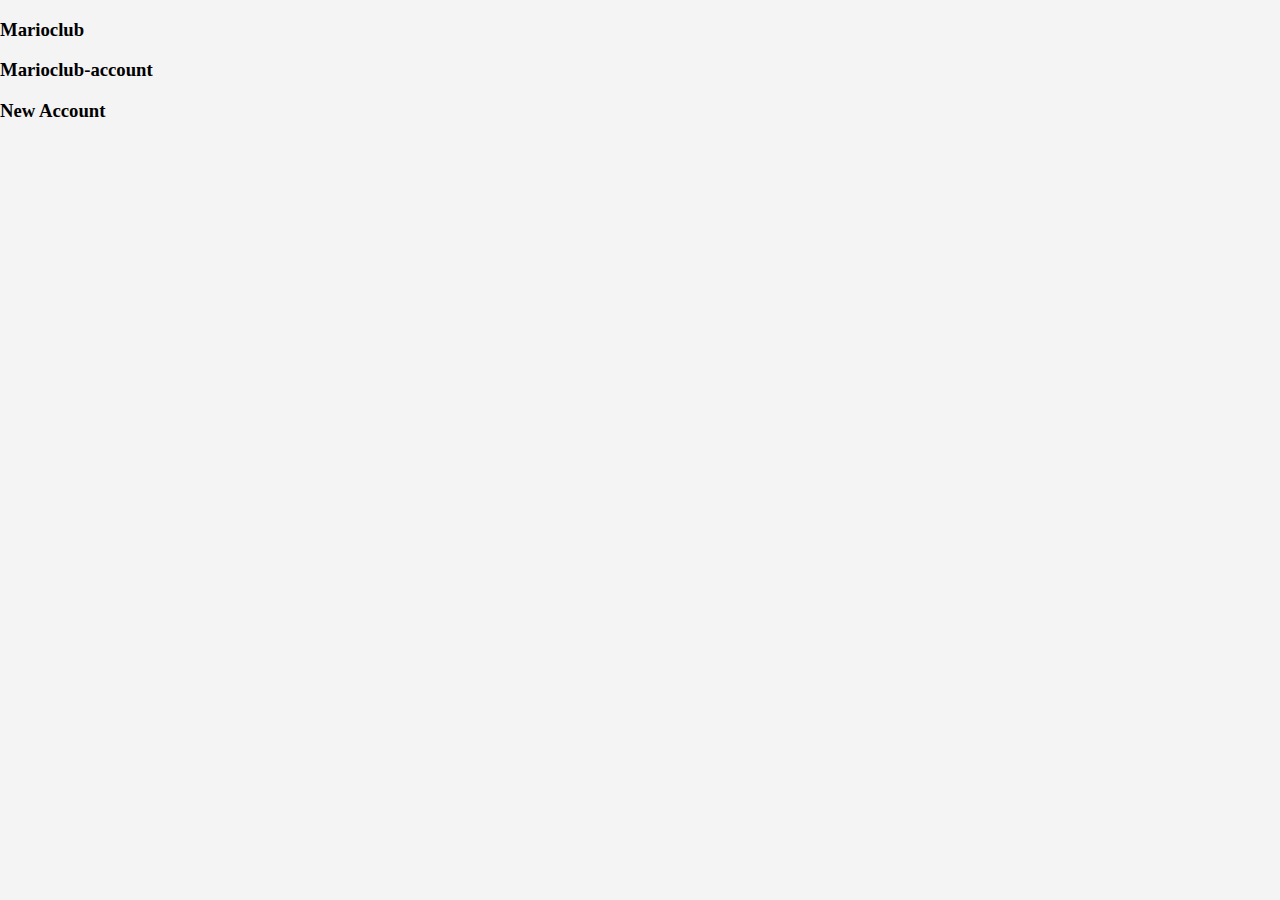
==== sign-in.html @ 6c98359f "Added sign in link." ====
<!DOCTYPE html>
<html lang="en">
<head>
    <meta charset="UTF-8">
    <meta name="viewport" content="width=device-width, initial-scale=1.0">
    <title>Marioclub Account</title>
    <link rel="stylesheet" href="styles2.css">
</head>
<body>
    <header>
        <h3>Marioclub</h3>
        <h3>Marioclub-account</h3>
        <h3>New Account</h3>
    </header>
    <main></main>
</body>
</html>
---- styles2.css ----
body {
    margin: 0;
    padding: 0;
    background-color: #F4F4F4;
    font-family: tahoma, ;
}
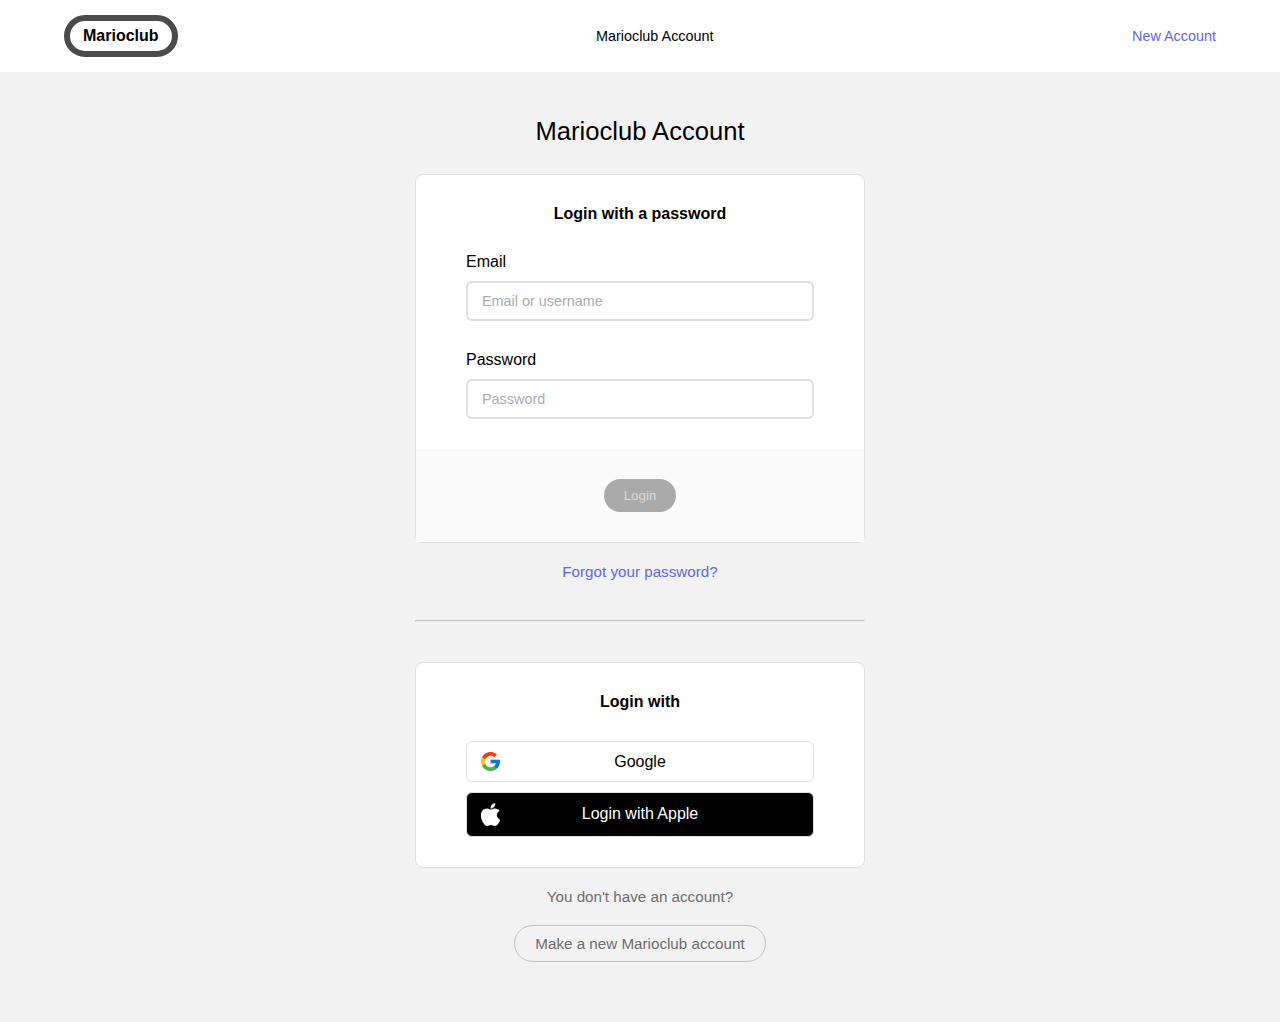
==== commit b9e0f281: "Added sign in section." ====
--- a/sign-in.html
+++ b/sign-in.html
@@ -1,17 +1,69 @@
 <!DOCTYPE html>
 <html lang="en">
+
 <head>
     <meta charset="UTF-8">
     <meta name="viewport" content="width=device-width, initial-scale=1.0">
     <title>Marioclub Account</title>
     <link rel="stylesheet" href="styles2.css">
 </head>
+
 <body>
     <header>
-        <h3>Marioclub</h3>
-        <h3>Marioclub-account</h3>
-        <h3>New Account</h3>
+        <a href="index.html">
+            <h4>Marioclub</h4>
+        </a>
+        <p>Marioclub Account</p>
+        <a>
+            <p>New Account</p>
+        </a>
     </header>
-    <main></main>
+    <main>
+        <h1>Marioclub Account</h1>
+        <form class="login-container">
+            <div class="login-box">
+                <p>Login with a password</p>
+                <div class="input-container">
+                    <label for="email">Email</label>
+                    <input required placeholder="Email or username" id="email" type="email" name="email" />
+                </div>
+                <div class="input-container">
+                    <label for="password">Password</label>
+                    <input required placeholder="Password" id="password" type="password" name="password" />
+                </div>
+            </div>
+            <div class="button">
+                <input class="button" type="submit" value="Login" />
+            </div>
+        </form>
+        <a href="">
+            <p>Forgot your password?</p>
+        </a>
+        <hr />
+        <div class="other-accounts">
+            <p>Login with</p>
+            <div class="google-account">
+                <a href="https://accounts.google.com/" target="_blank">
+                    <img src="images/google-icon.png" alt="" />
+                    <p>Google</p>
+                    <img class="hidden-icon" src="images/google-icon.png" alt="" />
+                </a>
+            </div>
+            <div class="apple-account">
+                <a href="https://appleid.apple.com/sign-in" target="_blank">
+                    <img src="images/apple-icon.png" alt="" />
+                    <p>Login with Apple</p>
+                    <img class="hidden-icon" src="images/apple-icon.png" alt="" />
+                </a>
+            </div>
+        </div>
+        <div class="new-account">
+            <p>You don't have an account?</p>
+            <a>
+                <p>Make a new Marioclub account</p>
+            </a>
+        </div>
+    </main>
 </body>
+
 </html>--- a/styles2.css
+++ b/styles2.css
@@ -1,7 +1,275 @@
 body {
     margin: 0;
     padding: 0;
-    background-color: #F4F4F4;
-    font-family: tahoma, ;
-}
-
+    background-color: #f2f2f2;
+    font-family: tahoma, sans-serif;
+}
+
+body, h1, h2, h3, h4, h5, h6, p {
+    margin: 0;
+    padding: 0;
+}
+
+* {
+    box-sizing: border-box;
+}
+
+/*HEADER*/
+
+ header {
+    width: 100%;
+    display: flex;
+    justify-content: space-between;
+    align-items: center;
+    text-align: center;
+    background-color: white;
+    padding: 15px 0;
+} 
+
+header a:nth-of-type(1) h4 {
+    margin-left: 5vw;
+    padding: 6px 13px;
+    border: 6px solid #4B4B4B;
+    border-radius: 50px;
+}
+
+header a:nth-of-type(1) h4:hover {
+    background-color: #F63232;
+    color: white;
+    cursor: pointer;
+}
+
+header a:nth-of-type(2) p {
+    margin-right: 5vw;
+}
+
+header a:nth-of-type(2) {
+    color:rgb(99, 102, 240);
+}
+
+header a:nth-of-type(2):active {
+    color: rgb(158, 159, 240);
+}
+
+header a:nth-of-type(2) p:hover {
+    text-decoration: underline;
+    cursor: pointer;
+}
+
+header a {
+    text-decoration: none;
+    color: inherit;
+}
+
+header p {
+    font-size: 0.9rem;
+}
+
+/*MAIN*/
+
+main {
+    margin: 0 auto;
+    text-align: center;
+    max-width: 450px;
+}
+
+main h1 {
+    font-weight: normal;
+    font-size: 1.6rem;
+    margin: 45px 0 28px;
+}
+
+/*LOGIN*/
+
+form {
+    max-width: 450px;
+    margin: 0 auto;
+    background-color: white;
+    border: 1px solid #dfdfdf;
+    border-radius: 8px;
+}
+
+.login-box {
+    padding: 30px 50px;
+    text-align: center;
+}
+
+.input-container {
+    margin-top: 30px;
+}
+
+.login-box p {
+    margin-bottom: 30px;
+    font-weight: bold;
+}
+
+form div {
+    text-align: start;
+}
+
+.login-box label, .login-box input {
+    width: 100%;
+}
+
+.login-box label {
+    display: block;
+    margin-bottom: 10px;
+}
+
+.login-box input {
+    padding: 10px 14px;
+    border-radius: 6px;
+    border: 2px solid #dfdfdf;
+    font-size: 0.9rem;
+}
+
+.login-box ::placeholder {
+    opacity: 0.6;
+}
+
+.button {
+    text-align: center;
+    padding: 30px 50px;
+    background-color: #fafafa;
+}
+
+.button input {
+    padding: 9px 20px;
+    border: none;
+    border-radius: 30px;
+    background-color: #aaaaaa;
+    color: #d8d8d8;
+}
+
+form:valid .button input {
+    background-color: #F63232;
+    color: white;
+  }
+
+form:valid .button input:hover {
+    cursor: pointer;
+    background-color: #f75555;
+}  
+
+/*PASSWORD MAIN*/
+
+main > a:nth-of-type(1) p {
+    margin: 20px 0;
+    font-size: 0.95rem;
+}
+
+main > a:nth-of-type(1) {
+    text-decoration: none;
+    color: rgb(99, 102, 240);
+}
+
+main > a:hover {
+    text-decoration: underline;
+}
+
+main > a:active {
+    color: rgb(158, 159, 240);
+}
+
+hr {
+    opacity: 0.5;
+    margin: 40px 0;
+}
+
+/*OTHER ACCOUNTS*/
+
+.other-accounts {
+    max-width: 450px;
+    margin: 0 auto;
+    background-color: white;
+    border: 1px solid #dfdfdf;
+    border-radius: 8px;
+    padding: 30px 50px;
+}
+
+.other-accounts img {
+    width: 19px;
+}
+
+.other-accounts > div > a {
+    display: flex;
+    justify-content: space-between;
+    width: 100%;
+    align-items: center;
+  
+}
+
+.other-accounts > p {
+    margin-bottom: 30px;
+    font-weight: bold;
+}
+
+.google-account, .apple-account {
+    border: 1px solid #dfdfdf;
+    padding: 10px 14px;
+    border-radius: 6px;
+    margin-top: 10px;
+    transition: opacity 0.4s;
+}
+
+.google-account:hover, .apple-account:hover {
+    opacity: 0.7;
+    cursor: pointer;
+}
+
+.apple-account {
+    background-color: black;
+    color: white;
+}
+
+.google-account p, .apple-account p {
+    font-size: 1rem;
+}
+
+.hidden-icon {
+    visibility: hidden;
+}
+
+.other-accounts a {
+    text-decoration: none;
+    color: inherit;
+}
+
+/*NEW ACCOUNT*/
+
+.new-account {
+    font-size: 0.95rem;
+    color: #6e6e6e;
+    margin: 20px 0 60px;
+}
+
+.new-account > p {
+    margin: 20px;
+}
+
+.new-account > a {
+    text-decoration: none;
+    color: inherit;
+}
+
+.new-account a p {
+    border: 1px solid #c2c2c2;
+    display: inline-block;
+    border-radius: 30px;
+    padding: 9px 20px;
+    transition: background-color 0.25s;
+}
+
+.new-account a p:hover {
+    background-color: #bbbbbb;
+    cursor: pointer;
+}
+
+
+/*MEDIA QUERIES*/ 
+
+@media only screen and (max-width: 500px) {
+    header > p {
+        display: none;
+    }
+}
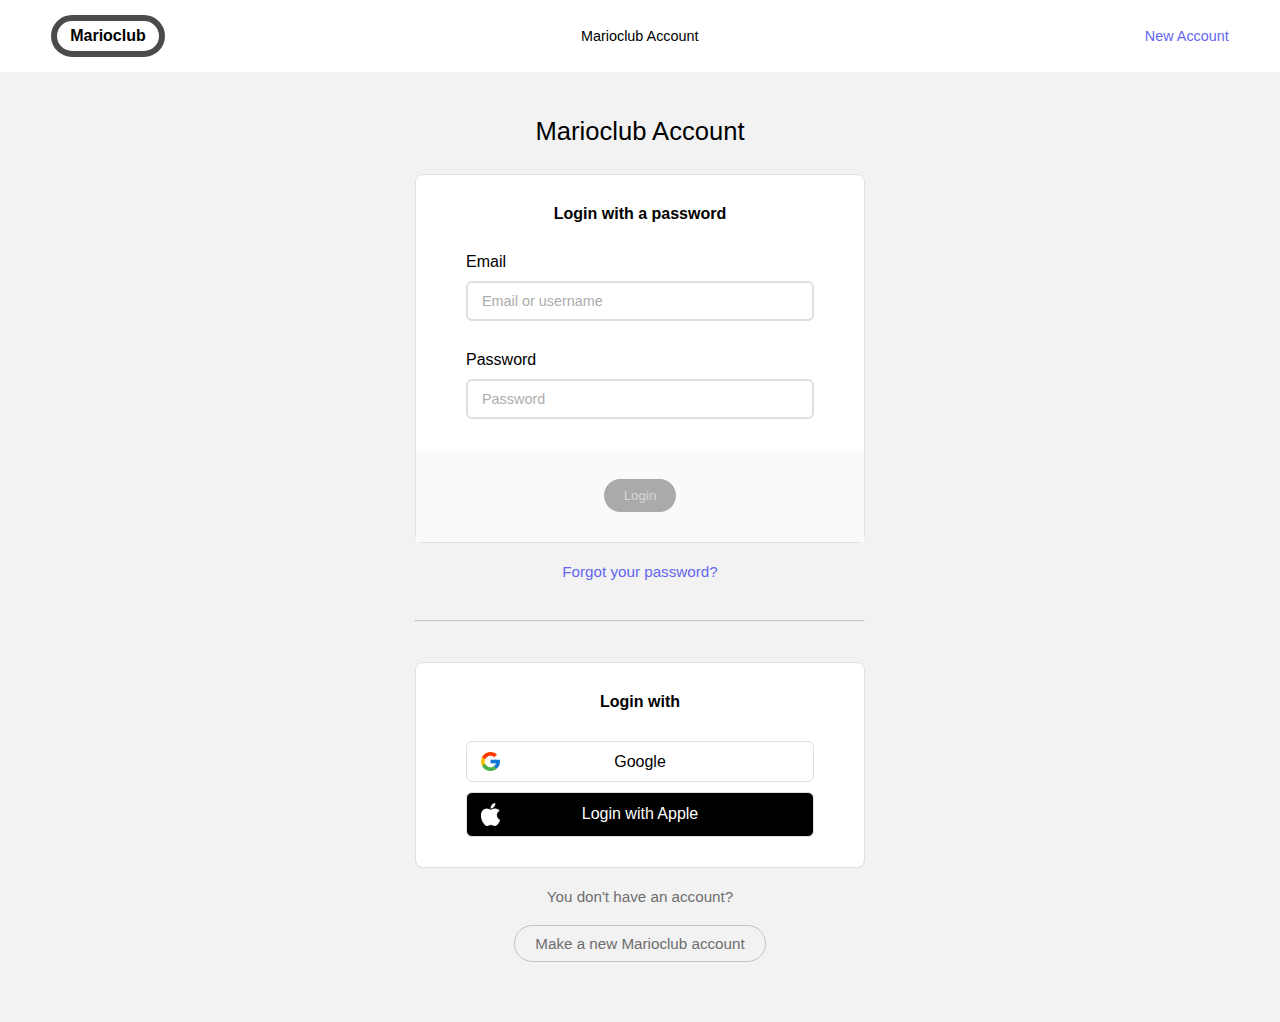
==== commit 6000825d: "Added sign up section." ====
--- a/sign-in.html
+++ b/sign-in.html
@@ -14,7 +14,7 @@
             <h4>Marioclub</h4>
         </a>
         <p>Marioclub Account</p>
-        <a>
+        <a href="sign-up.html">
             <p>New Account</p>
         </a>
     </header>
@@ -59,7 +59,7 @@
         </div>
         <div class="new-account">
             <p>You don't have an account?</p>
-            <a>
+            <a href="sign-up.html">
                 <p>Make a new Marioclub account</p>
             </a>
         </div>
--- a/styles2.css
+++ b/styles2.css
@@ -27,7 +27,7 @@
 } 
 
 header a:nth-of-type(1) h4 {
-    margin-left: 5vw;
+    margin-left: 4vw;
     padding: 6px 13px;
     border: 6px solid #4B4B4B;
     border-radius: 50px;
@@ -40,7 +40,8 @@
 }
 
 header a:nth-of-type(2) p {
-    margin-right: 5vw;
+    margin-right: 4vw;
+    margin-left: 30px;
 }
 
 header a:nth-of-type(2) {
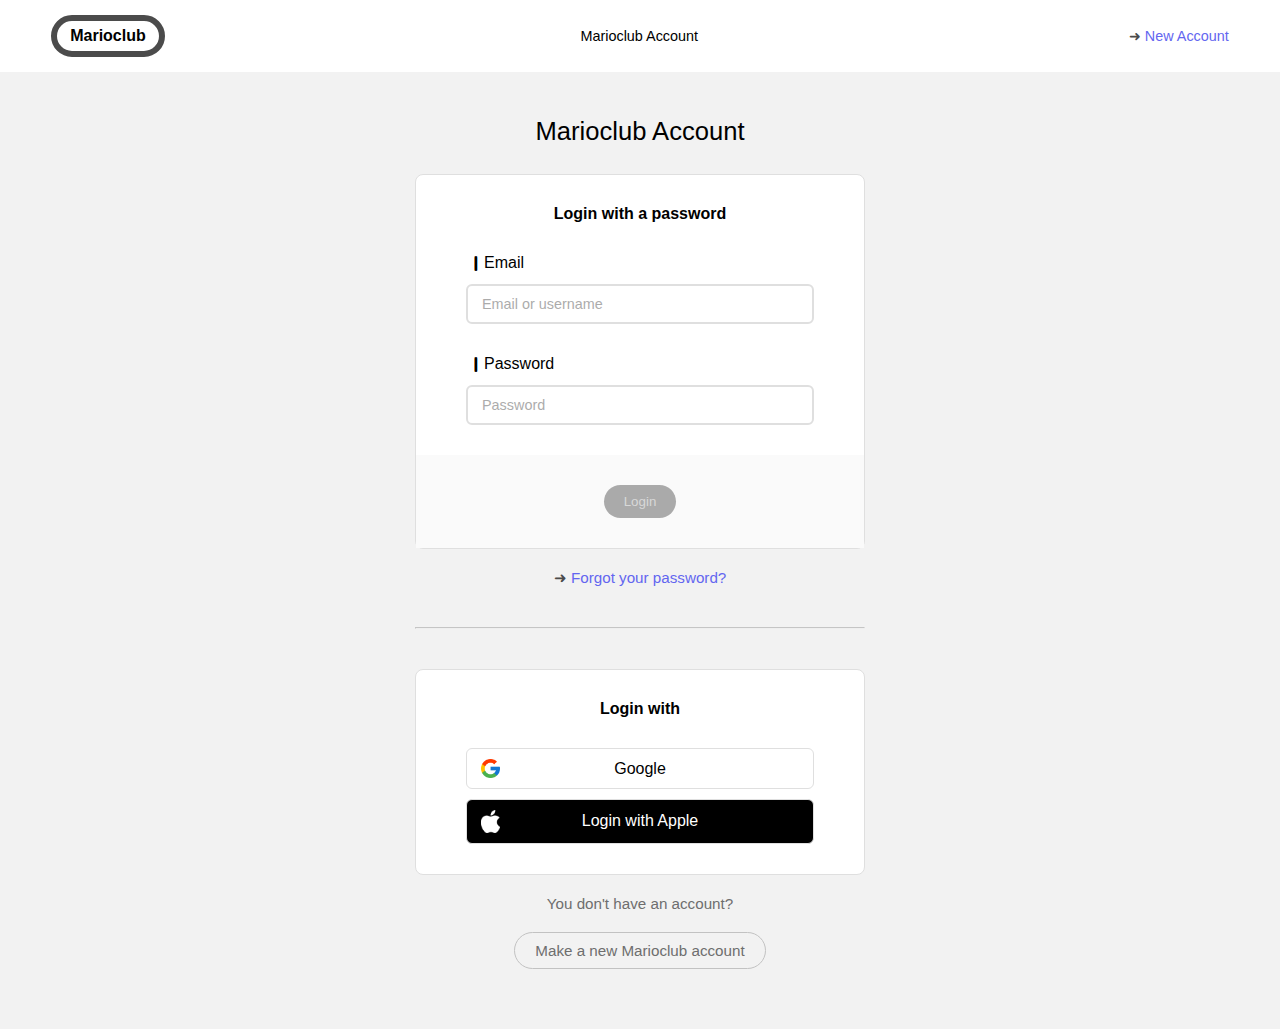
==== commit ca54b1d5: "Finished sign in/sign up section." ====
--- a/sign-in.html
+++ b/sign-in.html
@@ -44,7 +44,7 @@
             <p>Login with</p>
             <div class="google-account">
                 <a href="https://accounts.google.com/" target="_blank">
-                    <img src="images/google-icon.png" alt="" />
+                    <img src="images/google-icon.png" alt="google multicolored icon" />
                     <p>Google</p>
                     <img class="hidden-icon" src="images/google-icon.png" alt="" />
                 </a>
@@ -53,7 +53,7 @@
                 <a href="https://appleid.apple.com/sign-in" target="_blank">
                     <img src="images/apple-icon.png" alt="" />
                     <p>Login with Apple</p>
-                    <img class="hidden-icon" src="images/apple-icon.png" alt="" />
+                    <img class="hidden-icon" src="images/apple-icon.png" alt="apple white icon" />
                 </a>
             </div>
         </div>
--- a/styles2.css
+++ b/styles2.css
@@ -41,7 +41,7 @@
 
 header a:nth-of-type(2) p {
     margin-right: 4vw;
-    margin-left: 30px;
+    margin-left: 15px;
 }
 
 header a:nth-of-type(2) {
@@ -81,6 +81,13 @@
 }
 
 /*LOGIN*/
+
+.login-container label::before {
+    content: "︳";
+    font-weight: bold;
+    text-shadow: 0px 1px, 1px 0px, 1px 1px;
+    margin-left: 2px;
+}
 
 form {
     max-width: 450px;
@@ -151,6 +158,13 @@
     cursor: pointer;
     background-color: #f75555;
 }  
+
+/*ARROW BEFORE LINK*/
+
+main > a p::before, header a:nth-of-type(2) p::before {
+    content: "➜ ";
+    color: #4B4B4B;
+ }
 
 /*PASSWORD MAIN*/
 
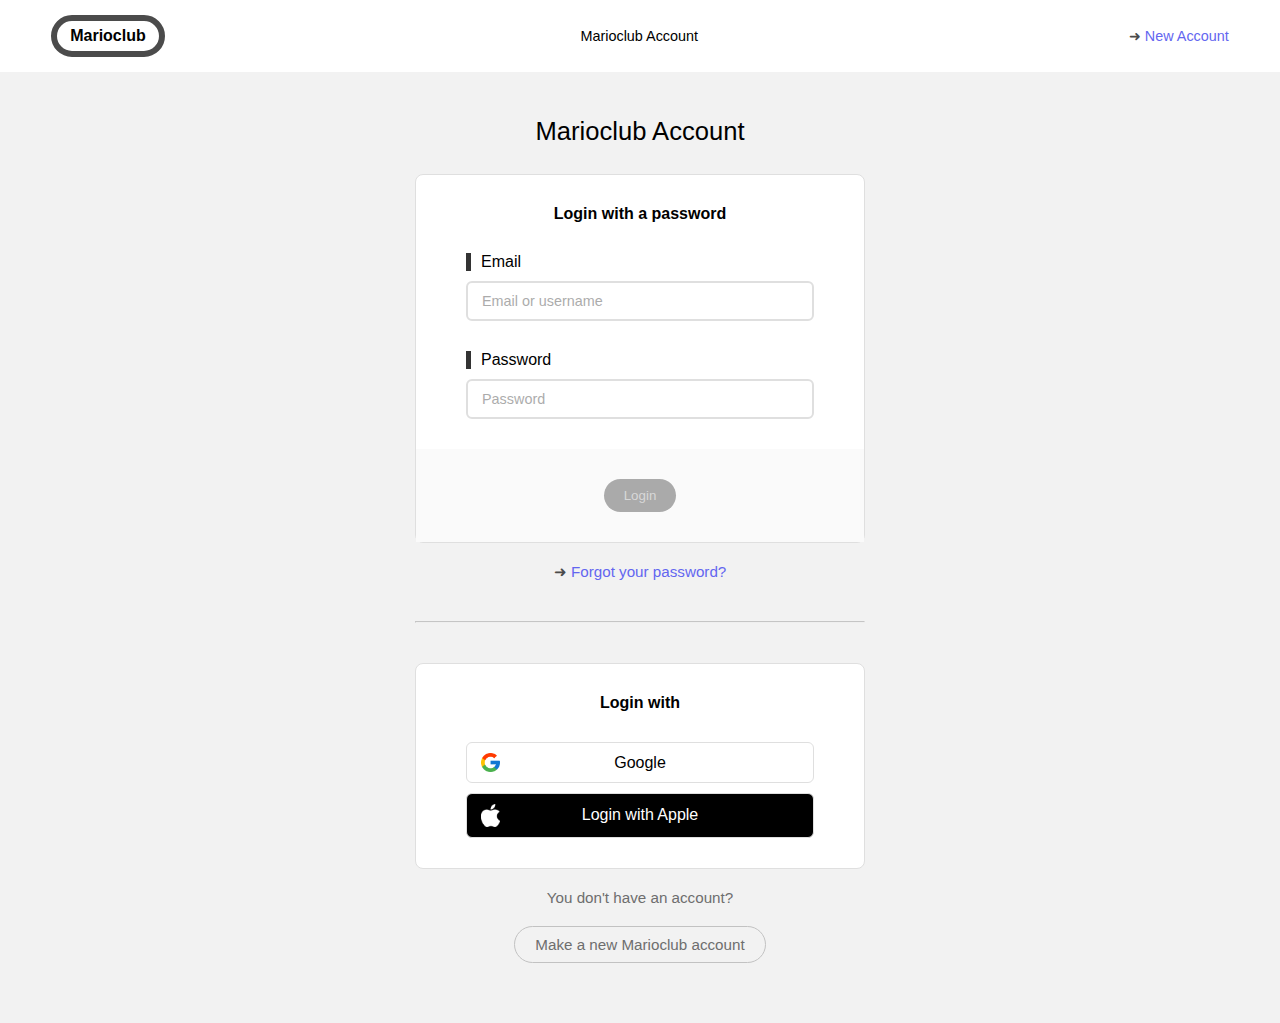
==== commit 38a9e2d8: "New features: -Changed the navigation menu to be more responsive. -Changed the contact section to im" ====
--- a/sign-in.html
+++ b/sign-in.html
@@ -6,6 +6,7 @@
     <meta name="viewport" content="width=device-width, initial-scale=1.0">
     <title>Marioclub Account</title>
     <link rel="stylesheet" href="styles2.css">
+    <link rel="icon" type="image/x-icon" href="images/mario-retro-jumping-favicon.png">
 </head>
 
 <body>
@@ -51,7 +52,7 @@
             </div>
             <div class="apple-account">
                 <a href="https://appleid.apple.com/sign-in" target="_blank">
-                    <img src="images/apple-icon.png" alt="" />
+                    <img src="images/apple-icon.png" alt="apple white icon" />
                     <p>Login with Apple</p>
                     <img class="hidden-icon" src="images/apple-icon.png" alt="apple white icon" />
                 </a>
--- a/styles2.css
+++ b/styles2.css
@@ -3,6 +3,7 @@
     padding: 0;
     background-color: #f2f2f2;
     font-family: tahoma, sans-serif;
+    min-width: fit-content;
 }
 
 body, h1, h2, h3, h4, h5, h6, p {
@@ -82,12 +83,10 @@
 
 /*LOGIN*/
 
-.login-container label::before {
-    content: "︳";
-    font-weight: bold;
-    text-shadow: 0px 1px, 1px 0px, 1px 1px;
-    margin-left: 2px;
-}
+ .login-container label {
+    border-left: thick solid #333;
+    padding-left: 10px;
+ }
 
 form {
     max-width: 450px;
@@ -288,3 +287,13 @@
         display: none;
     }
 }
+
+@media only screen and (max-width: 300px) {
+    .login-box {
+        padding: 30px;
+    }
+
+    .other-accounts {
+        padding: 30px;
+    }
+}